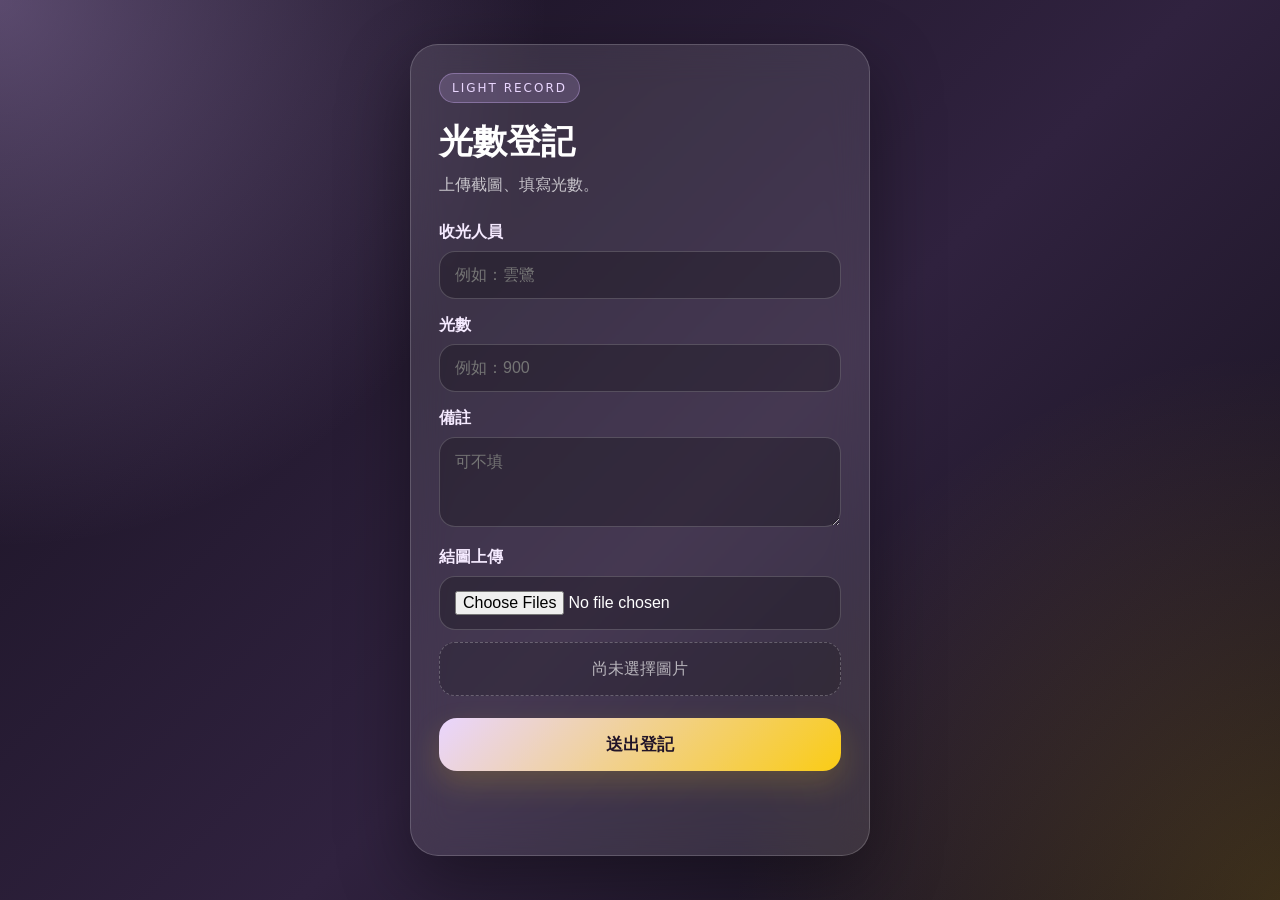
==== index.html @ 7e09e9f9 "Update index.html" ====
<!DOCTYPE html>
<html lang="zh-Hant">
<head>
  <meta charset="UTF-8" />
  <meta name="viewport" content="width=device-width, initial-scale=1.0" />
  <title>光數登記</title>
  <link rel="stylesheet" href="style.css" />
</head>
<body>
  <main class="page">
    <section class="card">
      <div class="badge">LIGHT RECORD</div>
      <h1>光數登記</h1>
      <p class="sub">上傳截圖、填寫光數。</p>

      <label>收光人員</label>
      <input id="name" type="text" placeholder="例如：雲鷺" />

      <label>光數</label>
      <input id="amount" type="number" placeholder="例如：900" />

      <label>備註</label>
      <textarea id="note" placeholder="可不填"></textarea>

      <label>結圖上傳</label>
      <input type="file" id="image" accept="image/*" multiple>

      <div class="preview" id="preview">尚未選擇圖片</div>

      <button id="btn" onclick="submitData()">送出登記</button>
      <p id="msg" class="msg"></p>
    </section>
  </main>
  <script src="script.js"></script>
</body>
</html>
---- style.css ----
* { box-sizing: border-box; }
body {
  margin: 0;
  min-height: 100vh;
  font-family: "Microsoft JhengHei", system-ui, sans-serif;
  color: #fff;
  background:
    radial-gradient(circle at top left, rgba(216,180,254,.35), transparent 35%),
    radial-gradient(circle at bottom right, rgba(251,191,36,.18), transparent 35%),
    linear-gradient(135deg, #171120, #30223f 55%, #120f18);
}
.page { min-height: 100vh; display: grid; place-items: center; padding: 22px; }
.card {
  width: 100%; max-width: 460px; padding: 28px;
  border: 1px solid rgba(255,255,255,.18);
  border-radius: 28px;
  background: rgba(255,255,255,.10);
  box-shadow: 0 24px 70px rgba(0,0,0,.38);
  backdrop-filter: blur(18px);
}
.badge {
  width: fit-content; padding: 7px 12px; border-radius: 999px;
  background: rgba(216,180,254,.18); color: #ead7ff;
  font-size: 12px; letter-spacing: 2px; border: 1px solid rgba(216,180,254,.35);
}
h1 { margin: 16px 0 6px; font-size: 34px; }
.sub { margin: 0 0 24px; color: rgba(255,255,255,.72); line-height: 1.7; }
label { display: block; margin: 16px 0 8px; font-weight: 700; color: #f5eaff; }
input, textarea {
  width: 100%; padding: 14px 15px; border: 1px solid rgba(255,255,255,.18);
  border-radius: 16px; background: rgba(0,0,0,.24); color: #fff; font-size: 16px;
  outline: none;
}
input:focus, textarea:focus { border-color: #d8b4fe; box-shadow: 0 0 0 4px rgba(216,180,254,.15); }
textarea { min-height: 90px; resize: vertical; }
.preview {
  margin-top: 12px; min-height: 54px; border: 1px dashed rgba(255,255,255,.25);
  border-radius: 16px; display: grid; place-items: center; color: rgba(255,255,255,.65);
  overflow: hidden; background: rgba(0,0,0,.18);
}
.preview img { width: 100%; display: block; }
button {
  width: 100%; margin-top: 22px; padding: 15px 18px; border: 0; border-radius: 18px;
  background: linear-gradient(135deg, #e9d5ff, #facc15);
  color: #211428; font-size: 17px; font-weight: 900; cursor: pointer;
  box-shadow: 0 12px 30px rgba(250,204,21,.18);
}
button:disabled { opacity: .55; cursor: not-allowed; }
.msg { text-align: center; min-height: 24px; color: #fef3c7; }
.table-card { max-width: 900px; }
table { width:100%; border-collapse: collapse; margin-top:18px; overflow:hidden; border-radius:16px; }
th,td { padding:12px; border-bottom:1px solid rgba(255,255,255,.12); text-align:left; }
th { color:#fef3c7; }
a { color:#e9d5ff; }
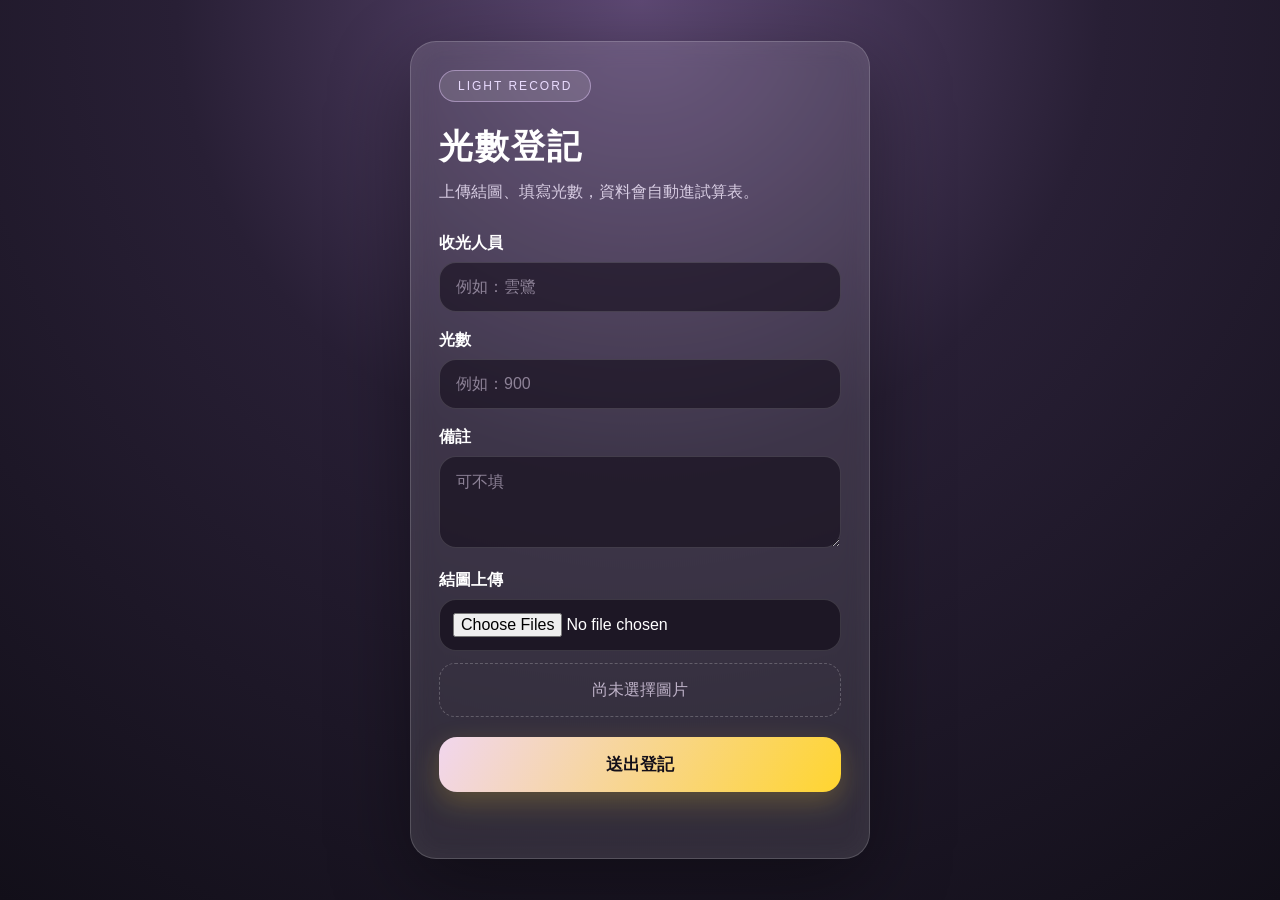
==== commit b5c91f51: "Add files via upload" ====
--- a/index.html
+++ b/index.html
@@ -7,30 +7,31 @@
   <link rel="stylesheet" href="style.css" />
 </head>
 <body>
-  <main class="page">
+  <main class="app">
     <section class="card">
-      <div class="badge">LIGHT RECORD</div>
+      <div class="tag">LIGHT RECORD</div>
       <h1>光數登記</h1>
-      <p class="sub">上傳截圖、填寫光數。</p>
+      <p class="sub">上傳結圖、填寫光數，資料會自動進試算表。</p>
 
       <label>收光人員</label>
-      <input id="name" type="text" placeholder="例如：雲鷺" />
+      <input id="name" type="text" placeholder="例如：雲鷺" autocomplete="off" />
 
       <label>光數</label>
-      <input id="amount" type="number" placeholder="例如：900" />
+      <input id="amount" type="number" placeholder="例如：900" min="1" />
 
       <label>備註</label>
       <textarea id="note" placeholder="可不填"></textarea>
 
       <label>結圖上傳</label>
-      <input type="file" id="image" accept="image/*" multiple>
+      <input id="image" type="file" accept="image/*" multiple />
 
-      <div class="preview" id="preview">尚未選擇圖片</div>
+      <div id="preview" class="preview empty">尚未選擇圖片</div>
 
-      <button id="btn" onclick="submitData()">送出登記</button>
-      <p id="msg" class="msg"></p>
+      <button id="submitBtn" onclick="submitData()">送出登記</button>
+      <div id="statusMsg" class="status-msg"></div>
     </section>
   </main>
+
   <script src="script.js"></script>
 </body>
 </html>
--- a/style.css
+++ b/style.css
@@ -1,54 +1 @@
-* { box-sizing: border-box; }
-body {
-  margin: 0;
-  min-height: 100vh;
-  font-family: "Microsoft JhengHei", system-ui, sans-serif;
-  color: #fff;
-  background:
-    radial-gradient(circle at top left, rgba(216,180,254,.35), transparent 35%),
-    radial-gradient(circle at bottom right, rgba(251,191,36,.18), transparent 35%),
-    linear-gradient(135deg, #171120, #30223f 55%, #120f18);
-}
-.page { min-height: 100vh; display: grid; place-items: center; padding: 22px; }
-.card {
-  width: 100%; max-width: 460px; padding: 28px;
-  border: 1px solid rgba(255,255,255,.18);
-  border-radius: 28px;
-  background: rgba(255,255,255,.10);
-  box-shadow: 0 24px 70px rgba(0,0,0,.38);
-  backdrop-filter: blur(18px);
-}
-.badge {
-  width: fit-content; padding: 7px 12px; border-radius: 999px;
-  background: rgba(216,180,254,.18); color: #ead7ff;
-  font-size: 12px; letter-spacing: 2px; border: 1px solid rgba(216,180,254,.35);
-}
-h1 { margin: 16px 0 6px; font-size: 34px; }
-.sub { margin: 0 0 24px; color: rgba(255,255,255,.72); line-height: 1.7; }
-label { display: block; margin: 16px 0 8px; font-weight: 700; color: #f5eaff; }
-input, textarea {
-  width: 100%; padding: 14px 15px; border: 1px solid rgba(255,255,255,.18);
-  border-radius: 16px; background: rgba(0,0,0,.24); color: #fff; font-size: 16px;
-  outline: none;
-}
-input:focus, textarea:focus { border-color: #d8b4fe; box-shadow: 0 0 0 4px rgba(216,180,254,.15); }
-textarea { min-height: 90px; resize: vertical; }
-.preview {
-  margin-top: 12px; min-height: 54px; border: 1px dashed rgba(255,255,255,.25);
-  border-radius: 16px; display: grid; place-items: center; color: rgba(255,255,255,.65);
-  overflow: hidden; background: rgba(0,0,0,.18);
-}
-.preview img { width: 100%; display: block; }
-button {
-  width: 100%; margin-top: 22px; padding: 15px 18px; border: 0; border-radius: 18px;
-  background: linear-gradient(135deg, #e9d5ff, #facc15);
-  color: #211428; font-size: 17px; font-weight: 900; cursor: pointer;
-  box-shadow: 0 12px 30px rgba(250,204,21,.18);
-}
-button:disabled { opacity: .55; cursor: not-allowed; }
-.msg { text-align: center; min-height: 24px; color: #fef3c7; }
-.table-card { max-width: 900px; }
-table { width:100%; border-collapse: collapse; margin-top:18px; overflow:hidden; border-radius:16px; }
-th,td { padding:12px; border-bottom:1px solid rgba(255,255,255,.12); text-align:left; }
-th { color:#fef3c7; }
-a { color:#e9d5ff; }
+*{box-sizing:border-box}body{margin:0;min-height:100vh;font-family:"Microsoft JhengHei",Arial,sans-serif;background:radial-gradient(circle at top,#5e4974 0,#281f35 42%,#120f19 100%);color:#fff}.app{min-height:100vh;display:flex;align-items:center;justify-content:center;padding:18px}.card{width:100%;max-width:460px;background:rgba(255,255,255,.1);border:1px solid rgba(255,255,255,.18);border-radius:26px;padding:28px;box-shadow:0 25px 80px rgba(0,0,0,.38),inset 0 0 30px rgba(255,255,255,.04);backdrop-filter:blur(12px)}.tag{display:inline-block;padding:8px 18px;border:1px solid rgba(230,203,255,.45);border-radius:999px;background:rgba(255,255,255,.12);font-size:12px;letter-spacing:2px;color:#eadcff}h1{margin:22px 0 8px;font-size:34px;letter-spacing:2px}.sub{margin:0 0 28px;color:#d8cde3;line-height:1.7}label{display:block;margin:18px 0 8px;font-weight:700;color:#fff}input,textarea{width:100%;border:none;outline:none;border-radius:17px;padding:15px 16px;font-size:16px;color:#fff;background:rgba(19,13,27,.58);border:1px solid rgba(255,255,255,.14)}input::placeholder,textarea::placeholder{color:#8d8297}textarea{min-height:92px;resize:vertical}input[type=file]{padding:13px;background:rgba(19,13,27,.7)}.preview{margin-top:12px;border:1px dashed rgba(255,255,255,.22);border-radius:16px;padding:12px;min-height:54px;display:grid;gap:10px;color:#bfb3c9;text-align:center}.preview img{width:100%;border-radius:13px;display:block}.preview.empty{display:flex;align-items:center;justify-content:center}button{width:100%;margin-top:20px;padding:16px;border:none;border-radius:18px;background:linear-gradient(120deg,#f1d6ee,#ffd52f);font-weight:900;font-size:17px;color:#130f19;cursor:pointer;box-shadow:0 10px 28px rgba(255,213,47,.22)}button:disabled{opacity:.55;cursor:not-allowed}.status-msg{min-height:24px;margin-top:14px;text-align:center;font-weight:800}.success{color:#8cffaa}.error{color:#ff8f9b}@media(max-width:480px){.app{padding:8px}.card{padding:28px 24px;border-radius:24px}h1{font-size:31px}}
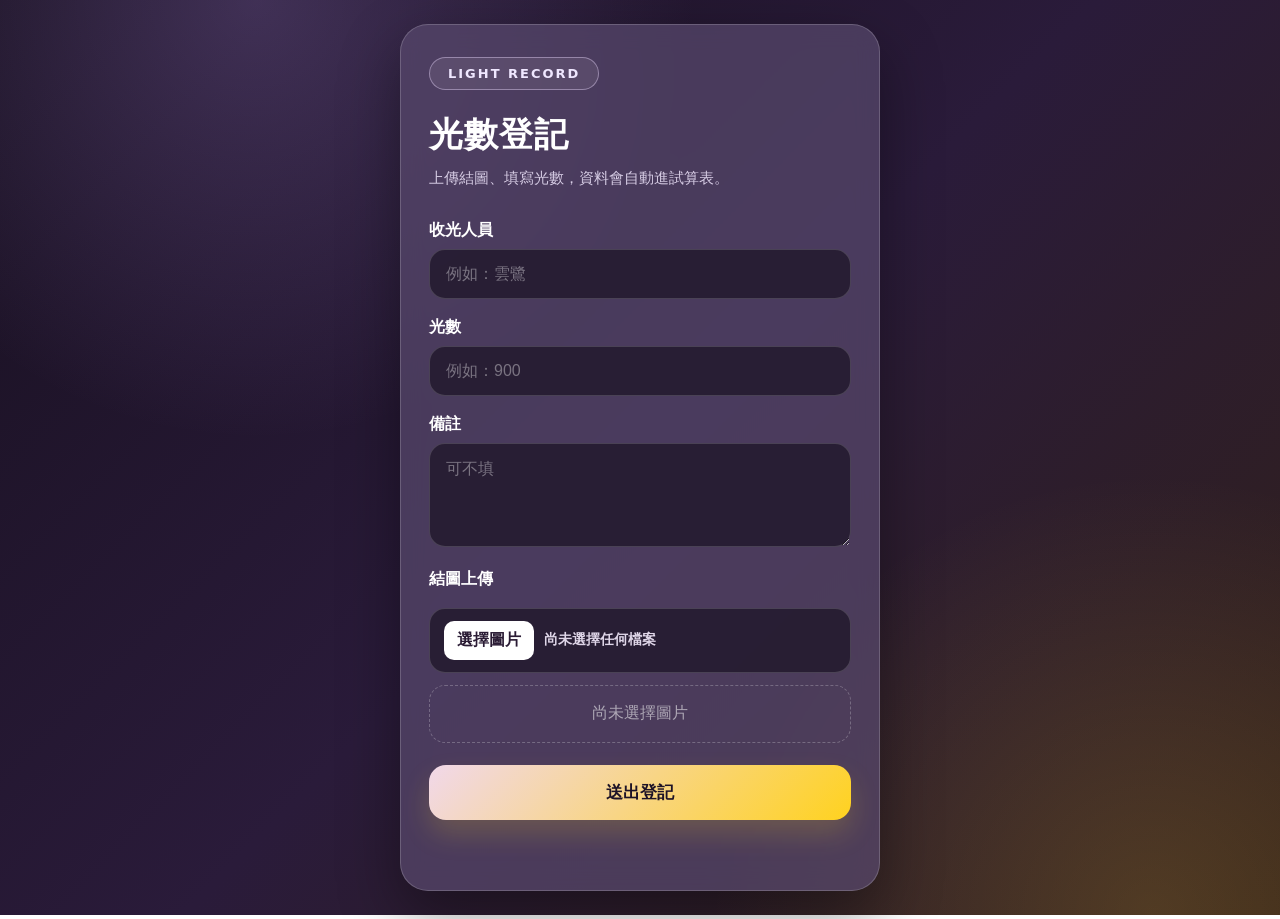
==== commit 6e9dc640: "Add files via upload" ====
--- a/index.html
+++ b/index.html
@@ -7,27 +7,31 @@
   <link rel="stylesheet" href="style.css" />
 </head>
 <body>
-  <main class="app">
-    <section class="card">
-      <div class="tag">LIGHT RECORD</div>
-      <h1>光數登記</h1>
-      <p class="sub">上傳結圖、填寫光數，資料會自動進試算表。</p>
+  <main class="app-card">
+    <div class="top-label">LIGHT RECORD</div>
+    <h1>光數登記</h1>
+    <p class="sub">上傳結圖、填寫光數，資料會自動進試算表。</p>
 
-      <label>收光人員</label>
+    <section class="form-area">
+      <label for="name">收光人員</label>
       <input id="name" type="text" placeholder="例如：雲鷺" autocomplete="off" />
 
-      <label>光數</label>
-      <input id="amount" type="number" placeholder="例如：900" min="1" />
+      <label for="amount">光數</label>
+      <input id="amount" type="number" min="1" step="1" placeholder="例如：900" inputmode="numeric" />
 
-      <label>備註</label>
-      <textarea id="note" placeholder="可不填"></textarea>
+      <label for="note">備註</label>
+      <textarea id="note" rows="4" placeholder="可不填"></textarea>
 
-      <label>結圖上傳</label>
-      <input id="image" type="file" accept="image/*" multiple />
+      <label for="image">結圖上傳</label>
+      <label class="file-box" for="image">
+        <span class="file-btn">選擇圖片</span>
+        <span id="fileText">尚未選擇任何檔案</span>
+      </label>
+      <input id="image" class="hidden-file" type="file" accept="image/*" multiple />
 
-      <div id="preview" class="preview empty">尚未選擇圖片</div>
+      <div id="preview" class="preview-box">尚未選擇圖片</div>
 
-      <button id="submitBtn" onclick="submitData()">送出登記</button>
+      <button id="submitBtn" class="submit-btn" type="button" onclick="submitData()">送出登記</button>
       <div id="statusMsg" class="status-msg"></div>
     </section>
   </main>
--- a/style.css
+++ b/style.css
@@ -1 +1,12 @@
-*{box-sizing:border-box}body{margin:0;min-height:100vh;font-family:"Microsoft JhengHei",Arial,sans-serif;background:radial-gradient(circle at top,#5e4974 0,#281f35 42%,#120f19 100%);color:#fff}.app{min-height:100vh;display:flex;align-items:center;justify-content:center;padding:18px}.card{width:100%;max-width:460px;background:rgba(255,255,255,.1);border:1px solid rgba(255,255,255,.18);border-radius:26px;padding:28px;box-shadow:0 25px 80px rgba(0,0,0,.38),inset 0 0 30px rgba(255,255,255,.04);backdrop-filter:blur(12px)}.tag{display:inline-block;padding:8px 18px;border:1px solid rgba(230,203,255,.45);border-radius:999px;background:rgba(255,255,255,.12);font-size:12px;letter-spacing:2px;color:#eadcff}h1{margin:22px 0 8px;font-size:34px;letter-spacing:2px}.sub{margin:0 0 28px;color:#d8cde3;line-height:1.7}label{display:block;margin:18px 0 8px;font-weight:700;color:#fff}input,textarea{width:100%;border:none;outline:none;border-radius:17px;padding:15px 16px;font-size:16px;color:#fff;background:rgba(19,13,27,.58);border:1px solid rgba(255,255,255,.14)}input::placeholder,textarea::placeholder{color:#8d8297}textarea{min-height:92px;resize:vertical}input[type=file]{padding:13px;background:rgba(19,13,27,.7)}.preview{margin-top:12px;border:1px dashed rgba(255,255,255,.22);border-radius:16px;padding:12px;min-height:54px;display:grid;gap:10px;color:#bfb3c9;text-align:center}.preview img{width:100%;border-radius:13px;display:block}.preview.empty{display:flex;align-items:center;justify-content:center}button{width:100%;margin-top:20px;padding:16px;border:none;border-radius:18px;background:linear-gradient(120deg,#f1d6ee,#ffd52f);font-weight:900;font-size:17px;color:#130f19;cursor:pointer;box-shadow:0 10px 28px rgba(255,213,47,.22)}button:disabled{opacity:.55;cursor:not-allowed}.status-msg{min-height:24px;margin-top:14px;text-align:center;font-weight:800}.success{color:#8cffaa}.error{color:#ff8f9b}@media(max-width:480px){.app{padding:8px}.card{padding:28px 24px;border-radius:24px}h1{font-size:31px}}
+*{box-sizing:border-box}
+html,body{margin:0;min-height:100%;font-family:"Microsoft JhengHei",system-ui,-apple-system,BlinkMacSystemFont,"Segoe UI",sans-serif;color:#fff}
+body{min-height:100vh;display:flex;justify-content:center;align-items:center;padding:24px;background:radial-gradient(circle at 20% 0%,rgba(193,154,255,.22),transparent 32%),radial-gradient(circle at 90% 100%,rgba(255,204,74,.16),transparent 30%),linear-gradient(135deg,#181020,#2a1b3a 50%,#312018)}
+.app-card{width:100%;max-width:480px;padding:32px 28px;border:1px solid rgba(255,255,255,.18);border-radius:28px;background:rgba(88,72,108,.72);box-shadow:0 24px 60px rgba(0,0,0,.38);backdrop-filter:blur(12px)}
+.top-label{display:inline-block;padding:8px 18px;border:1px solid rgba(236,218,255,.42);border-radius:999px;background:rgba(255,255,255,.08);letter-spacing:2px;font-size:13px;font-weight:700;color:#efe7ff}
+h1{margin:22px 0 8px;font-size:34px;letter-spacing:1px}.sub{margin:0 0 28px;color:#d6cce4;font-size:15px;line-height:1.7}
+label{display:block;margin:18px 0 8px;font-size:16px;font-weight:800;color:#fff}
+input,textarea{width:100%;padding:15px 16px;border:1px solid rgba(255,255,255,.16);border-radius:16px;background:rgba(28,20,38,.72);color:#fff;font-size:16px;outline:none;transition:.2s}textarea{resize:vertical;min-height:94px}input:focus,textarea:focus{border-color:#c59bff;box-shadow:0 0 0 4px rgba(197,155,255,.18)}input::placeholder,textarea::placeholder{color:rgba(255,255,255,.38)}
+.hidden-file{display:none}.file-box{display:flex;align-items:center;gap:10px;min-height:60px;padding:12px 14px;border:1px solid rgba(255,255,255,.16);border-radius:16px;background:rgba(28,20,38,.72);cursor:pointer}.file-btn{flex:0 0 auto;padding:9px 13px;border-radius:10px;background:#fff;color:#2a1b34;font-weight:800}.file-box span:last-child{color:#dfd6e8;font-size:14px;overflow:hidden;text-overflow:ellipsis;white-space:nowrap}
+.preview-box{margin-top:12px;min-height:58px;padding:14px;border:1px dashed rgba(255,255,255,.24);border-radius:16px;color:rgba(255,255,255,.55);display:grid;grid-template-columns:repeat(3,1fr);gap:10px;align-items:center;text-align:center}.preview-box.empty{display:flex;justify-content:center}.preview-box img{width:100%;height:92px;object-fit:cover;border-radius:12px;border:1px solid rgba(255,255,255,.16)}
+.submit-btn{width:100%;margin-top:22px;padding:16px 18px;border:0;border-radius:17px;background:linear-gradient(135deg,#f1d8ea,#ffd21f);color:#1d1327;font-size:17px;font-weight:900;cursor:pointer;box-shadow:0 14px 28px rgba(255,210,31,.18);transition:.18s}.submit-btn:active{transform:scale(.98)}.submit-btn:disabled{opacity:.65;cursor:not-allowed;transform:none}.status-msg{min-height:24px;margin-top:14px;text-align:center;font-size:15px;font-weight:800}.success{color:#87ffad}.error{color:#ff9b9b}
+@media(max-width:520px){body{align-items:flex-start;padding:14px}.app-card{padding:28px 22px;border-radius:24px}h1{font-size:31px}.preview-box{grid-template-columns:repeat(2,1fr)}}
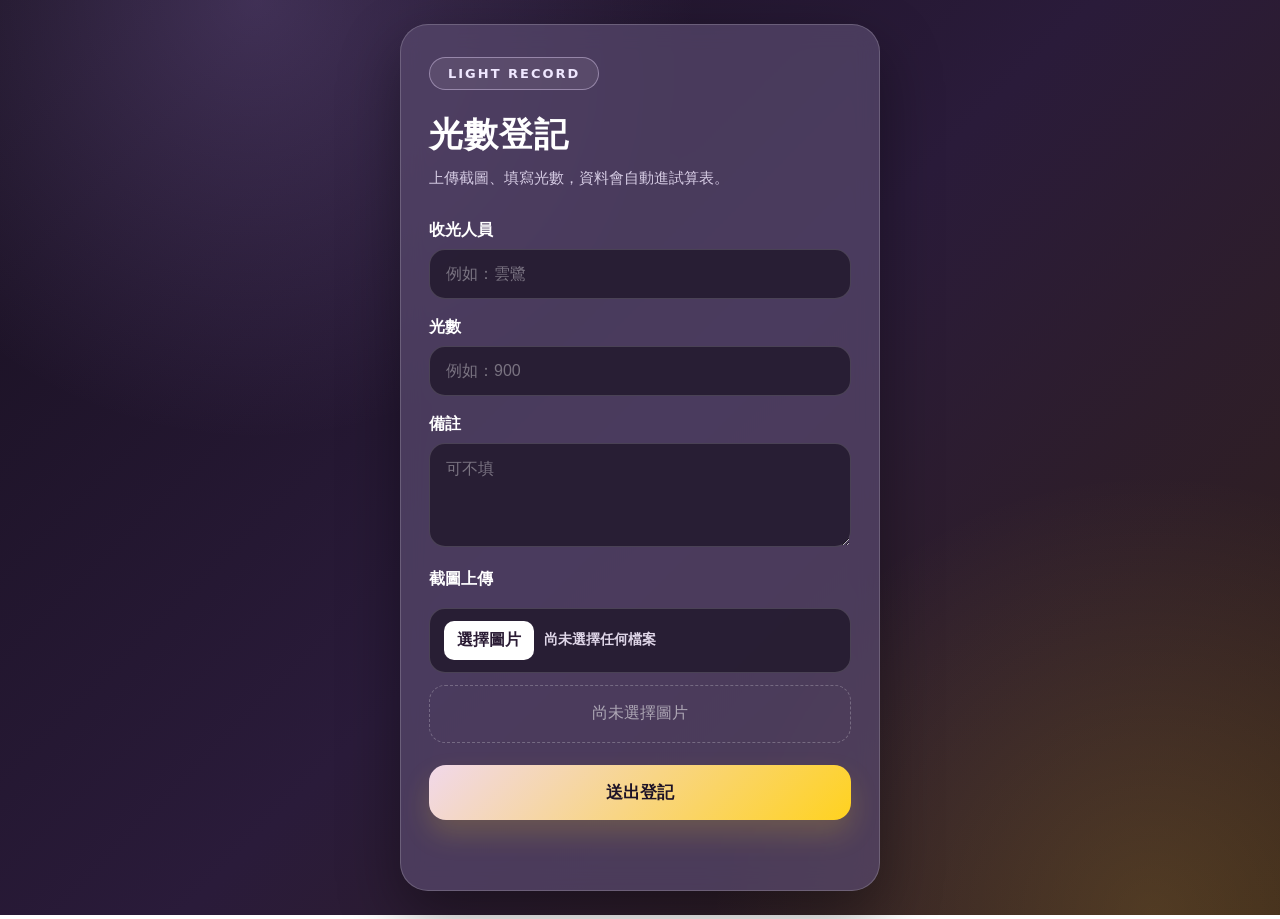
==== commit bef981e9: "Update index.html" ====
--- a/index.html
+++ b/index.html
@@ -10,7 +10,7 @@
   <main class="app-card">
     <div class="top-label">LIGHT RECORD</div>
     <h1>光數登記</h1>
-    <p class="sub">上傳結圖、填寫光數，資料會自動進試算表。</p>
+    <p class="sub">上傳截圖、填寫光數，資料會自動進試算表。</p>
 
     <section class="form-area">
       <label for="name">收光人員</label>
@@ -22,7 +22,7 @@
       <label for="note">備註</label>
       <textarea id="note" rows="4" placeholder="可不填"></textarea>
 
-      <label for="image">結圖上傳</label>
+      <label for="image">截圖上傳</label>
       <label class="file-box" for="image">
         <span class="file-btn">選擇圖片</span>
         <span id="fileText">尚未選擇任何檔案</span>
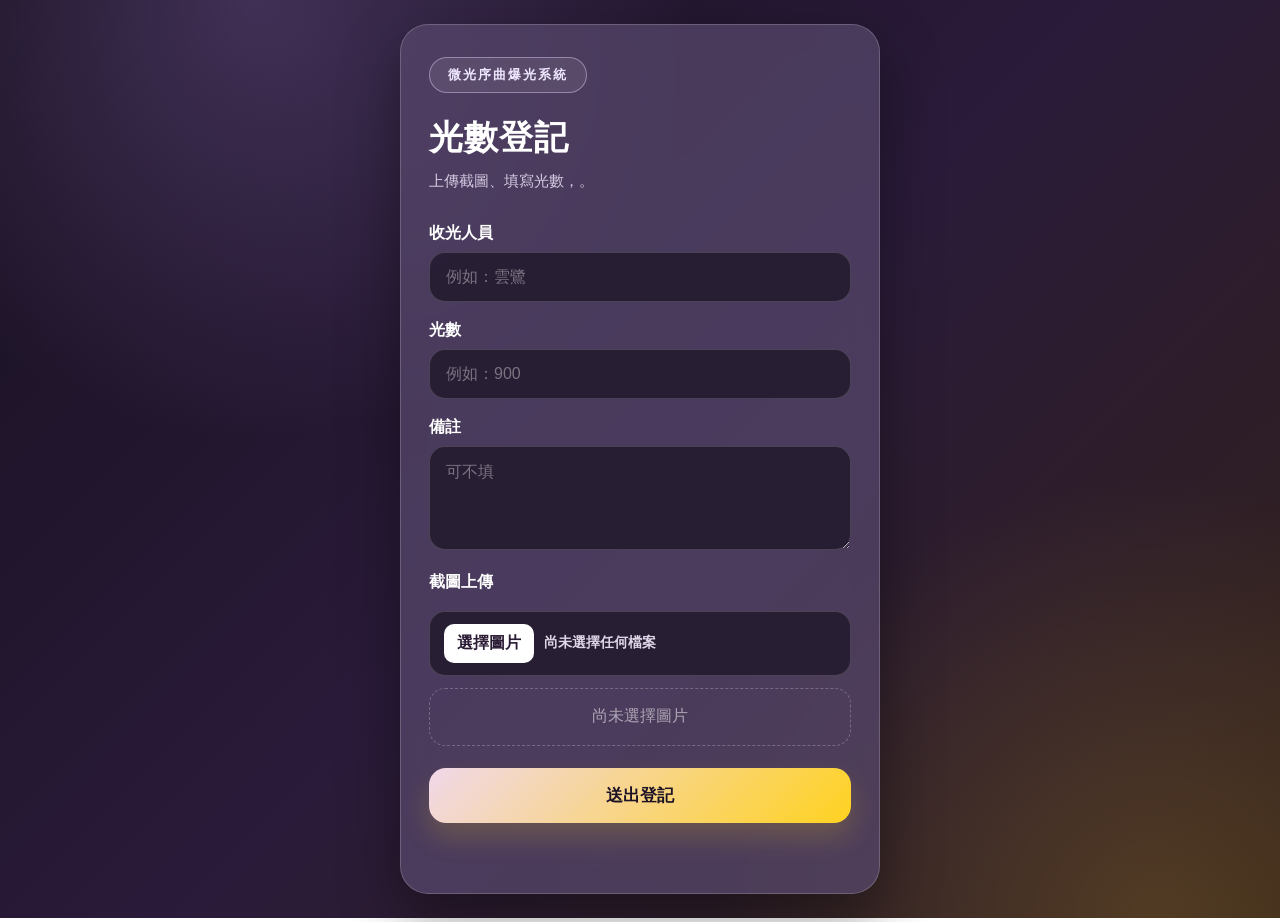
==== commit 62661709: "Update index.html" ====
--- a/index.html
+++ b/index.html
@@ -8,9 +8,9 @@
 </head>
 <body>
   <main class="app-card">
-    <div class="top-label">LIGHT RECORD</div>
+    <div class="top-label">微光序曲爆光系統</div>
     <h1>光數登記</h1>
-    <p class="sub">上傳截圖、填寫光數，資料會自動進試算表。</p>
+    <p class="sub">上傳截圖、填寫光數，。</p>
 
     <section class="form-area">
       <label for="name">收光人員</label>
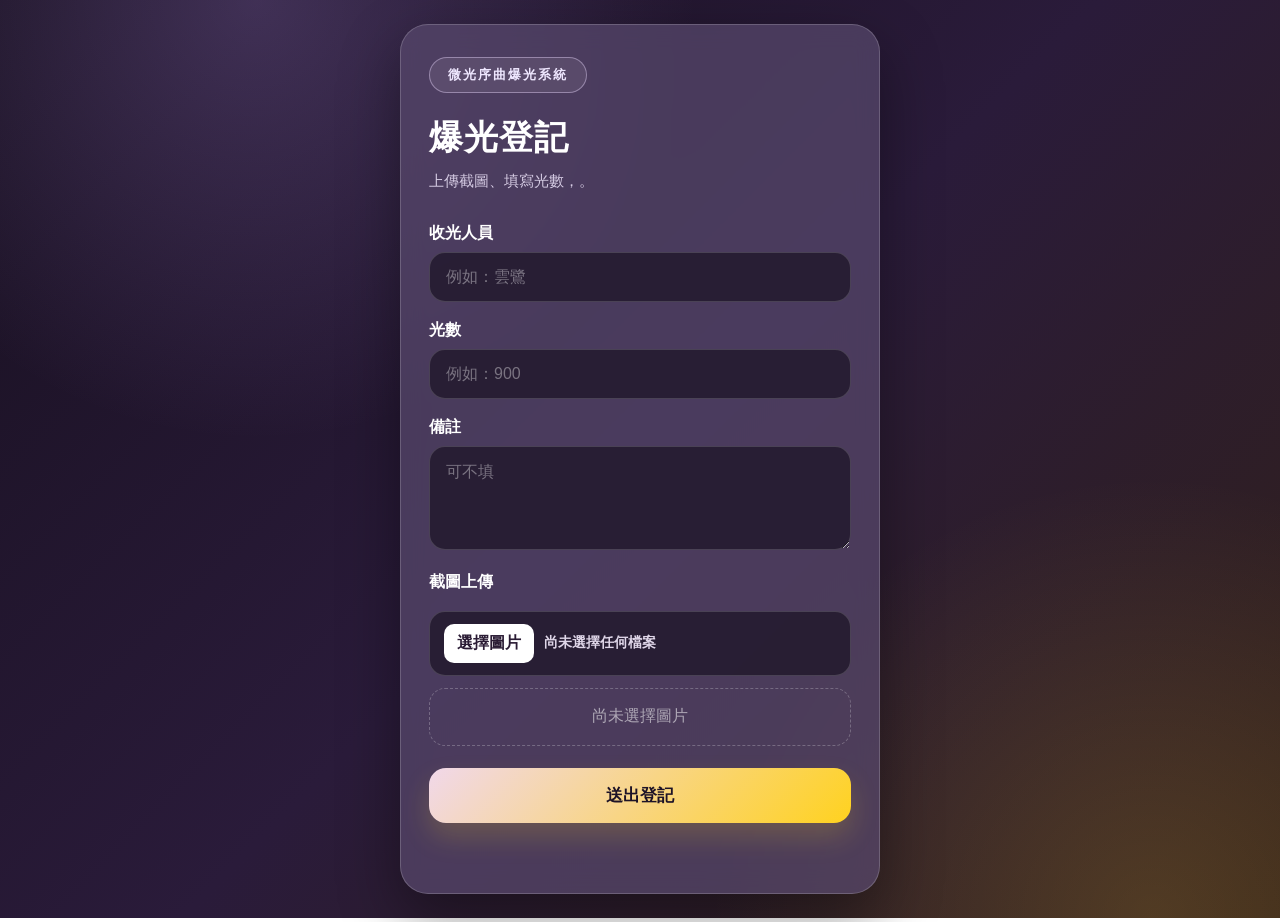
==== commit 8b2705b0: "Update index.html" ====
--- a/index.html
+++ b/index.html
@@ -9,7 +9,7 @@
 <body>
   <main class="app-card">
     <div class="top-label">微光序曲爆光系統</div>
-    <h1>光數登記</h1>
+    <h1>爆光登記</h1>
     <p class="sub">上傳截圖、填寫光數，。</p>
 
     <section class="form-area">
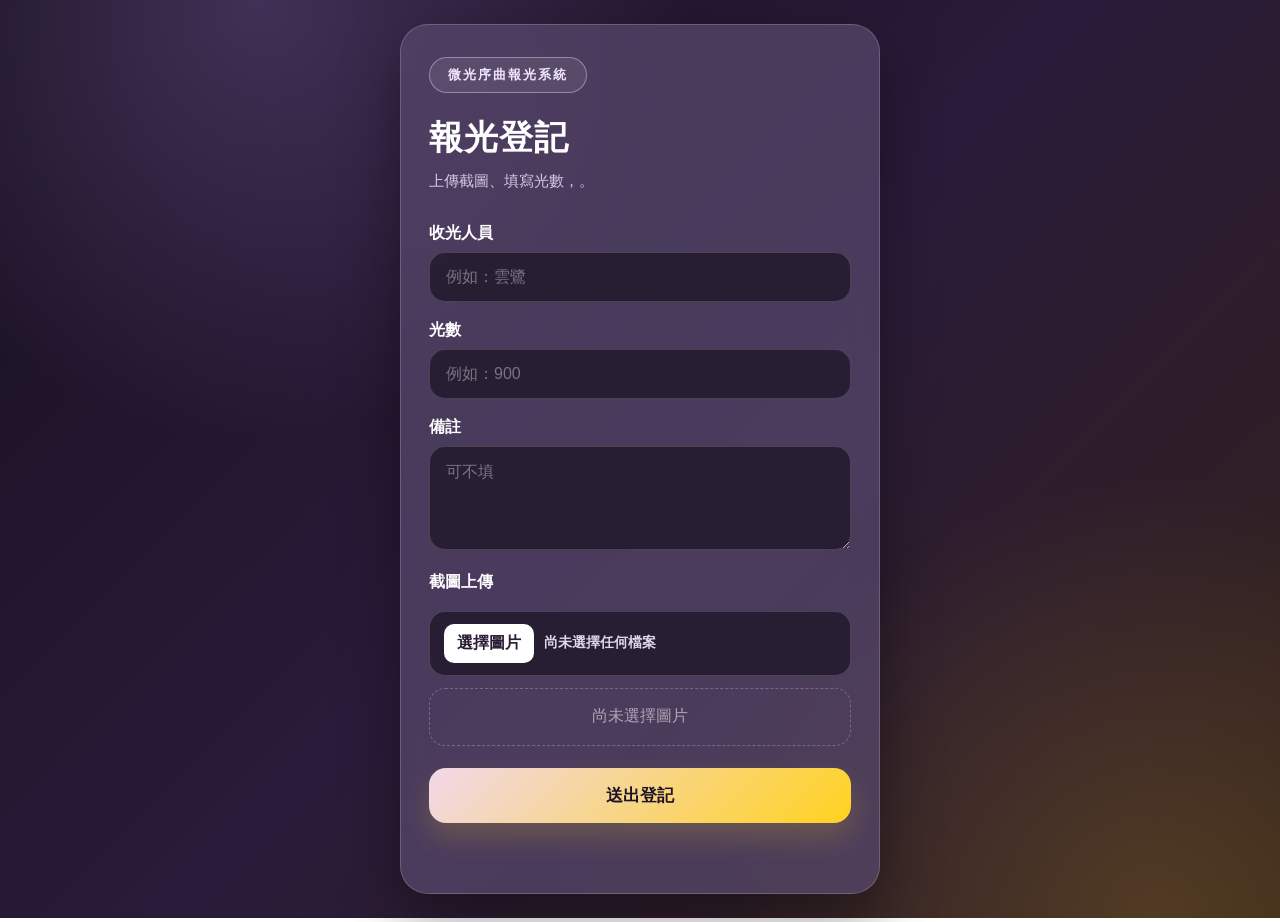
==== commit 5b5526f4: "Update index.html" ====
--- a/index.html
+++ b/index.html
@@ -3,13 +3,13 @@
 <head>
   <meta charset="UTF-8" />
   <meta name="viewport" content="width=device-width, initial-scale=1.0" />
-  <title>光數登記</title>
+  <title>微光序曲報光系統</title>
   <link rel="stylesheet" href="style.css" />
 </head>
 <body>
   <main class="app-card">
-    <div class="top-label">微光序曲爆光系統</div>
-    <h1>爆光登記</h1>
+    <div class="top-label">微光序曲報光系統</div>
+    <h1>報光登記</h1>
     <p class="sub">上傳截圖、填寫光數，。</p>
 
     <section class="form-area">
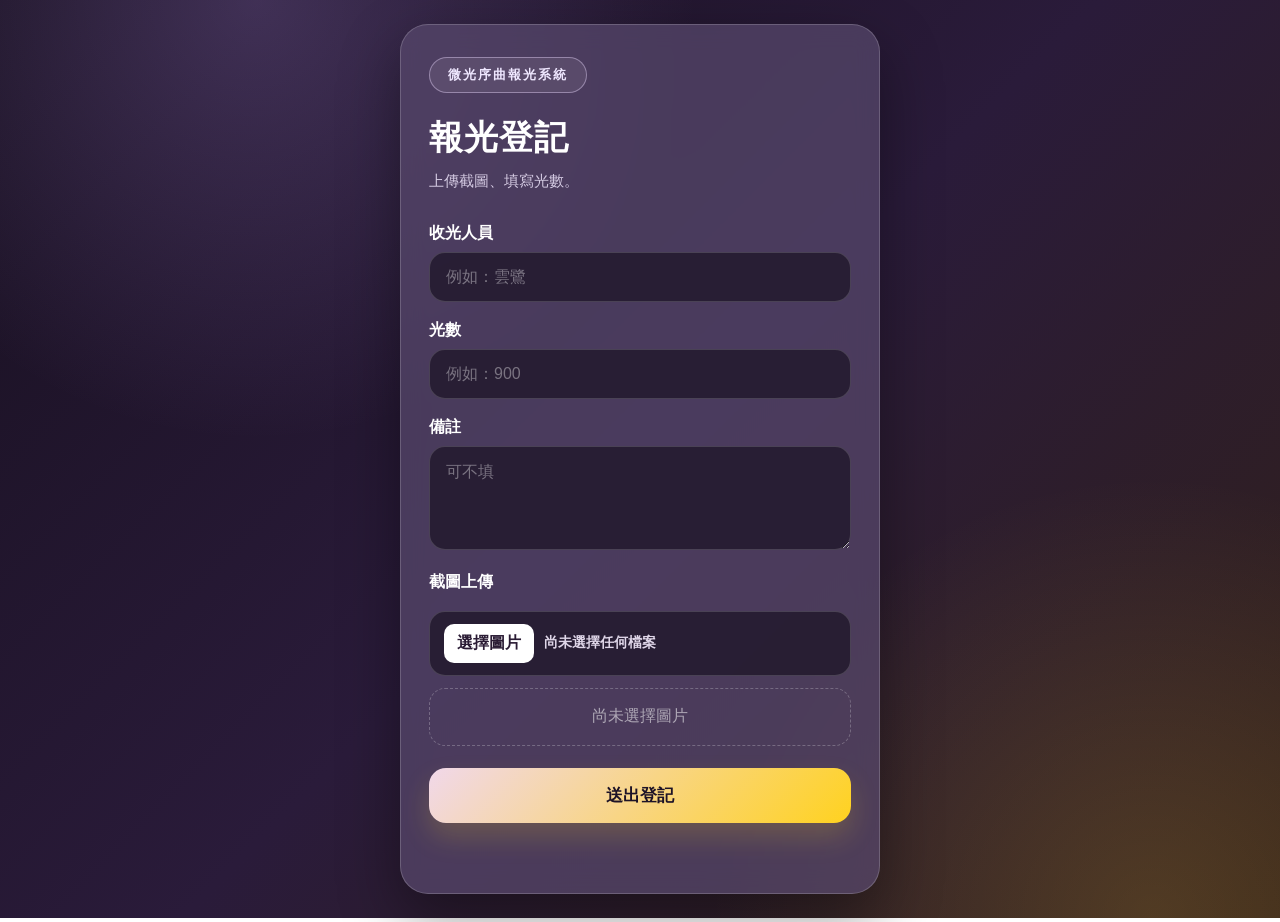
==== commit bd8bc0c4: "Update index.html" ====
--- a/index.html
+++ b/index.html
@@ -10,7 +10,7 @@
   <main class="app-card">
     <div class="top-label">微光序曲報光系統</div>
     <h1>報光登記</h1>
-    <p class="sub">上傳截圖、填寫光數，。</p>
+    <p class="sub">上傳截圖、填寫光數。</p>
 
     <section class="form-area">
       <label for="name">收光人員</label>
